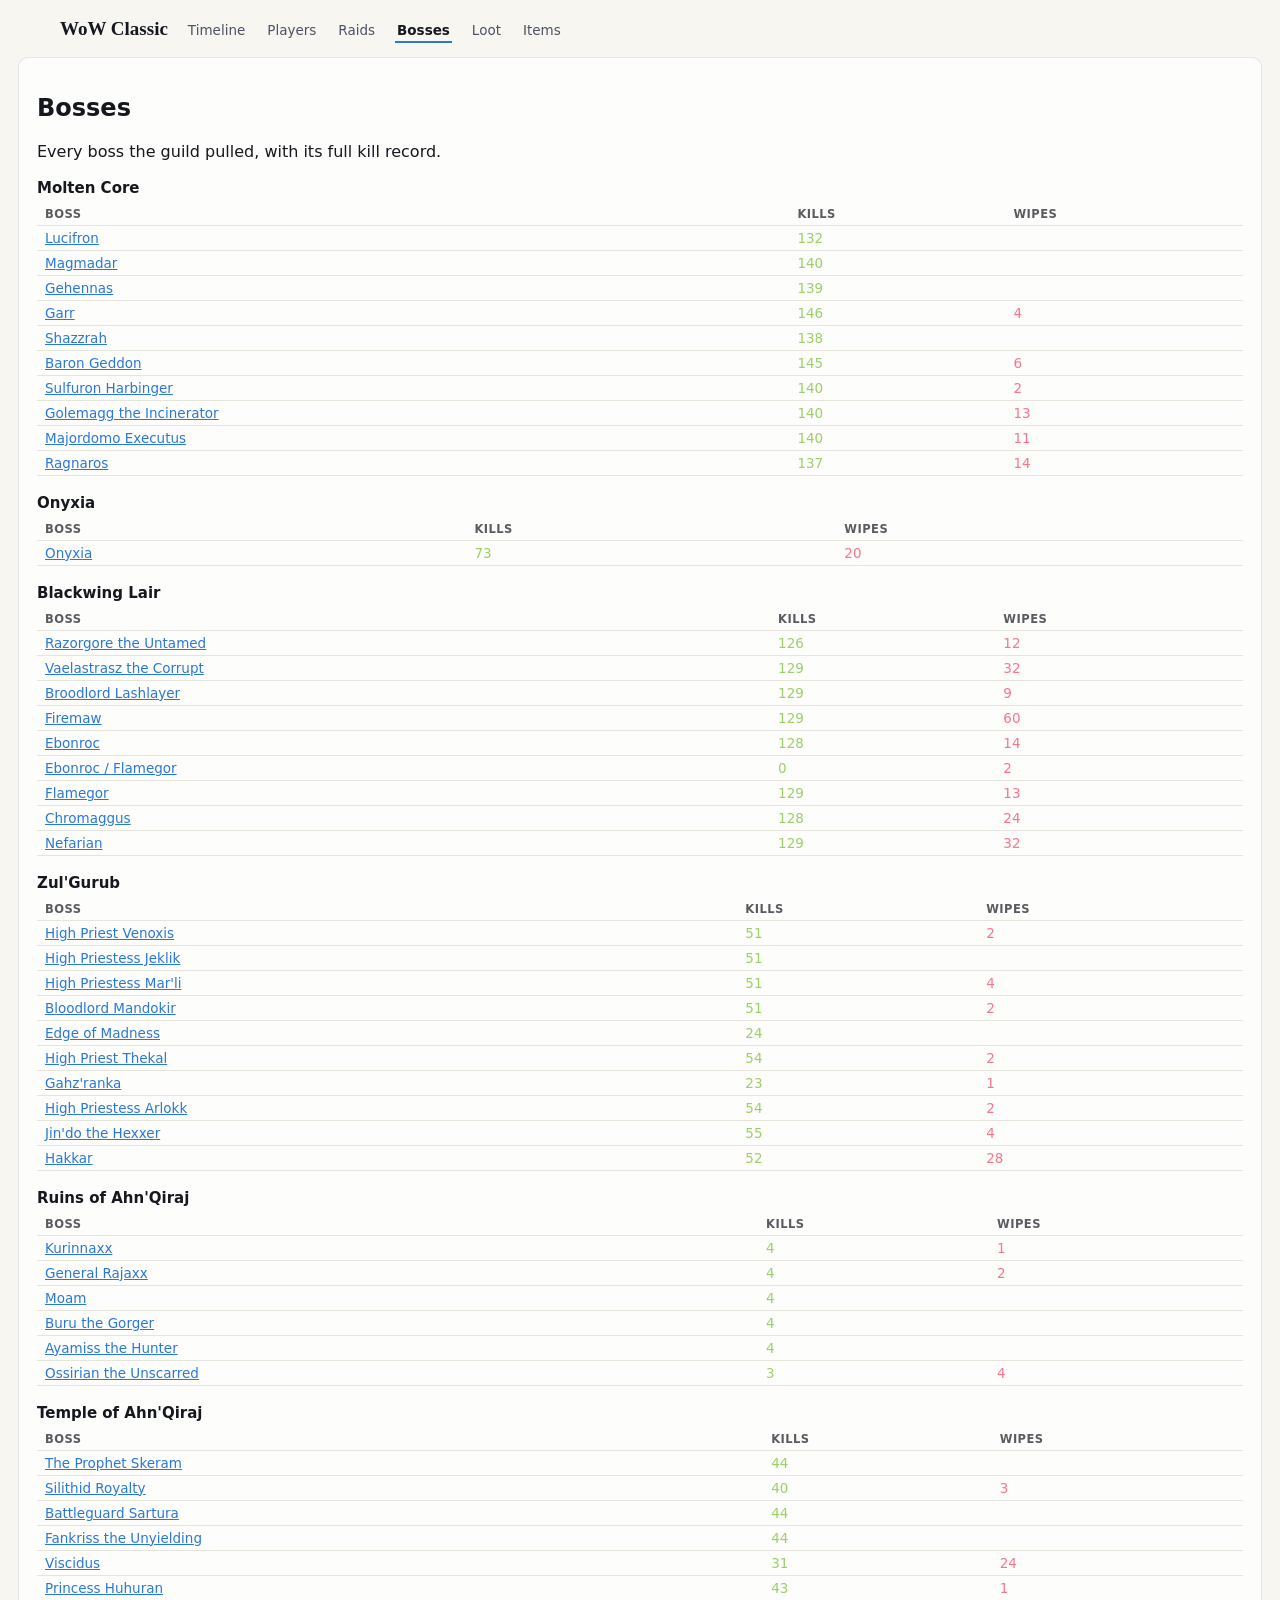
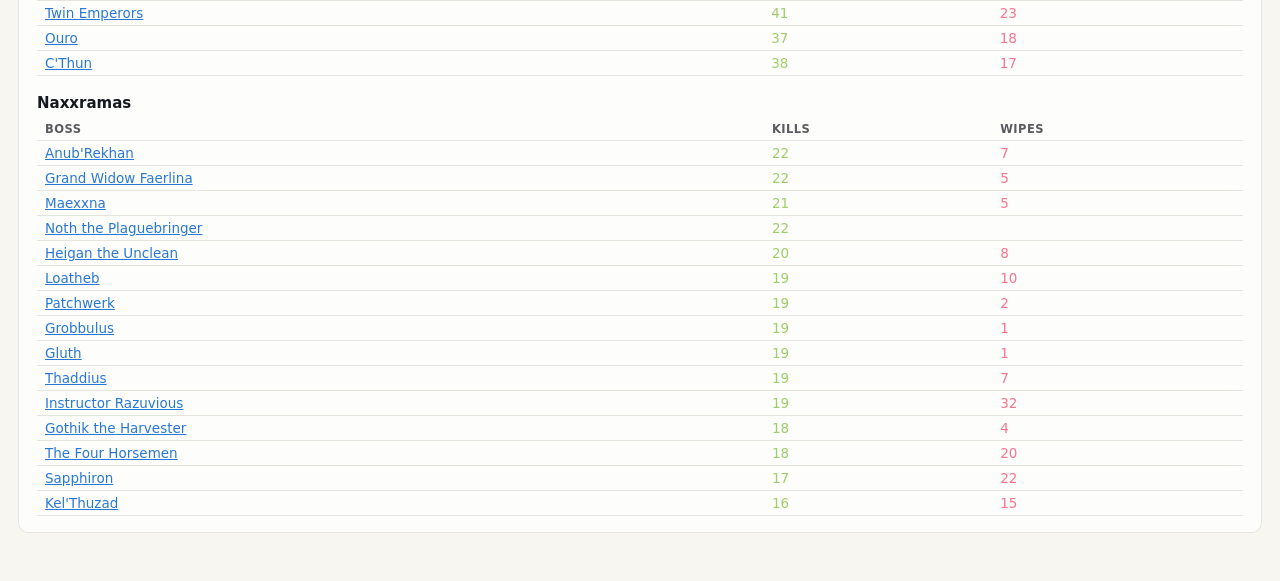
==== boss.html @ 743a0a18 "Add raid list with filters and boss record pages, fully interlinked (fixes #13)" ====
<!doctype html>
<html lang="en">
<head>
<meta charset="utf-8">
<meta name="viewport" content="width=device-width, initial-scale=1">
<title>Sleep — bosses</title>
<link rel="stylesheet" href="assets/site.css">
<style>
  table.t { width: 100%; border-collapse: collapse; font-size: 13.5px; }
  table.t th, table.t td { text-align: left; padding: 4px 8px; border-bottom: 1px solid var(--grid, #2a2c3a); }
  table.t th { font-size: 11.5px; opacity: .7; text-transform: uppercase; letter-spacing: .04em; }
  .kill { color: #9ece6a; } .wipe { color: #f7768e; }
  .zonehead { margin: 18px 0 6px; font-size: 15px; }
  .statchips { display: flex; flex-wrap: wrap; gap: 8px; margin: 8px 0 14px; }
  .statchips span { background: rgba(122,162,247,.14); border-radius: 8px; padding: 6px 12px; font-size: 13px; }
  .statchips strong { display: block; font-size: 15px; }
</style>
</head>
<body>
<main>
  <div class="card" id="card"><div class="loading">loading…</div></div>
</main>
<script src="assets/shared.js"></script>
<script>
"use strict";
renderNav("boss.html");
const card = document.getElementById("card");
let RAIDS = null;
let zoneName = new Map();

const fmtDur = (ms) => {
  const s = Math.round(ms / 1000);
  return `${Math.floor(s / 60)}:${String(s % 60).padStart(2, "0")}`;
};

function bossHistory(zoneId, key) {
  const nights = [];
  for (const s of RAIDS.sessions) {
    if (s.zoneId !== zoneId) continue;
    const b = s.bosses.find((x) => x.key === key);
    if (b) nights.push({ s, b });
  }
  return nights;
}

function renderList() {
  const byZone = new Map();
  for (const s of RAIDS.sessions) {
    for (const b of s.bosses) {
      const zk = s.zoneId;
      if (!byZone.has(zk)) byZone.set(zk, new Map());
      const zone = byZone.get(zk);
      if (!zone.has(b.key)) zone.set(b.key, { name: b.name, order: b.order, kills: 0, wipes: 0 });
      const e = zone.get(b.key);
      if (b.status === "killed") e.kills += 1;
      e.wipes += b.wipes ?? 0;
    }
  }
  let html = `<h2>Bosses</h2><p class="sub">Every boss the guild pulled, with its full kill record.</p>`;
  for (const [zoneId, bosses] of [...byZone].sort((a, b) => a[0] - b[0])) {
    const rows = [...bosses.entries()]
      .sort((a, b) => a[1].order - b[1].order)
      .map(([key, e]) =>
        `<tr><td><a href="#${zoneId}/${key}">${esc(e.name)}</a></td>` +
        `<td class="kill">${e.kills}</td><td class="wipe">${e.wipes || ""}</td></tr>`)
      .join("");
    html += `<h3 class="zonehead">${esc(zoneName.get(zoneId) ?? zoneId)}</h3>` +
      `<table class="t"><thead><tr><th>boss</th><th>kills</th><th>wipes</th></tr></thead><tbody>${rows}</tbody></table>`;
  }
  card.innerHTML = html;
  document.title = "Sleep — bosses";
}

function render() {
  const hash = decodeURIComponent(location.hash.slice(1));
  if (!hash) { renderList(); return; }
  const [zoneIdRaw, key] = hash.split("/");
  const zoneId = Number(zoneIdRaw);
  const nights = bossHistory(zoneId, key);
  if (!nights.length) {
    card.innerHTML = `<div class="empty">Unknown boss. See the <a href="boss.html">boss list</a>.</div>`;
    return;
  }
  const name = nights[0].b.name;
  const kills = nights.filter((n) => n.b.status === "killed").length;
  const wipes = nights.reduce((n, x) => n + (x.b.wipes ?? 0), 0);
  const first = RAIDS.firstKills.find((f) => f.zoneId === zoneId && f.bossKey === key);
  const fastest = RAIDS.fastestKills?.find((f) => f.bossKey === key);
  const rows = nights.map(({ s, b }) =>
    `<tr><td class="mono"><a href="raid.html#${s.id}">${s.date}</a></td>` +
    `<td><span class="lchip"><span class="dot" style="background:${LANE[s.identity]?.color ?? "#888"}"></span>${LANE[s.identity]?.label ?? s.identity}</span></td>` +
    `<td class="${b.status === "killed" ? "kill" : "wipe"}">${b.status === "killed" ? "killed" : "not killed"}</td>` +
    `<td>${b.pulls ?? ""}</td><td>${b.wipes ?? 0}</td></tr>`).join("");
  card.innerHTML =
    `<p style="font-size:13px"><a href="boss.html">&larr; all bosses</a></p>` +
    `<h2>${esc(name)} <span class="mutetext" style="font-weight:normal">· ${esc(zoneName.get(zoneId) ?? "")}</span></h2>` +
    `<div class="statchips">` +
    `<span><strong>${kills}</strong>kills</span>` +
    `<span><strong>${wipes}</strong>wipes</span>` +
    (first ? `<span><strong><a href="raid.html#${first.sessionId}">${first.date}</a></strong>first kill (${fmtDur(first.durationMs)})</span>` : "") +
    (fastest ? `<span><strong>${fmtDur(fastest.durationMs)}</strong>fastest kill (<a href="raid.html#${fastest.sessionId}">${fastest.date}</a>)</span>` : "") +
    `</div>` +
    `<div class="striplabel">Every night this boss was pulled</div>` +
    `<table class="t"><thead><tr><th>date</th><th>guild</th><th>result</th><th>pulls</th><th>wipes</th></tr></thead><tbody>${rows}</tbody></table>`;
  document.title = `Sleep — ${name}`;
}

addEventListener("hashchange", render);
loadRaids().then((raids) => {
  RAIDS = raids;
  for (const z of raids.zones) zoneName.set(z.zoneId, z.zoneName);
  render();
});
</script>
</body>
</html>
---- assets/site.css ----
:root {
  color-scheme: light;
  --page: #f7f6f1;
  --surface: #fdfdfb;
  --ink: #16181f;
  --ink-2: #4d5163;
  --muted: #83879a;
  --grid: #e6e5dd;
  --baseline: #c9c8bd;
  --ring: rgba(22, 24, 31, 0.10);
  --sleep: #2a78d6;
  --ninjas: #e87ba4;
  --dusk: #4a3aa7;
  --joint: #1baf7a;
  --ascension: #eda100;
  --pug: #9a9eb0;
  --wash: rgba(42, 120, 214, 0.06);
  --sky-a: rgba(42, 120, 214, 0.07);
  --sky-b: rgba(74, 58, 167, 0.07);
  --sky-c: rgba(237, 161, 0, 0.08);
  --tooltip-bg: #ffffff;
}
@media (prefers-color-scheme: dark) {
  :root {
    color-scheme: dark;
    --page: #0e1220;
    --surface: #171d31;
    --ink: #f2f3f7;
    --ink-2: #b8bdd1;
    --muted: #7d84a0;
    --grid: #262d47;
    --baseline: #333b5c;
    --ring: rgba(255, 255, 255, 0.08);
    --sleep: #3987e5;
    --ninjas: #d55181;
    --dusk: #9085e9;
    --joint: #199e70;
    --ascension: #c98500;
    --pug: #6f7590;
    --wash: rgba(57, 135, 229, 0.09);
    --sky-a: rgba(57, 135, 229, 0.10);
    --sky-b: rgba(144, 133, 233, 0.09);
    --sky-c: rgba(201, 133, 0, 0.10);
    --tooltip-bg: #1f2640;
  }
}

* { box-sizing: border-box; }
body {
  background: var(--page);
  color: var(--ink);
  font-family: system-ui, -apple-system, "Segoe UI", sans-serif;
  margin: 0;
  padding: 0 18px 48px;
}
.wrap { max-width: 1160px; margin: 0 auto; }

nav.site {
  display: flex;
  align-items: baseline;
  gap: 18px;
  padding: 18px 0 14px;
  flex-wrap: wrap;
}
nav.site .brand {
  font-family: "Iowan Old Style", "Palatino Linotype", Palatino, Georgia, serif;
  font-weight: 600;
  font-size: 19px;
  color: var(--ink);
  text-decoration: none;
}
nav.site a.item {
  color: var(--ink-2);
  text-decoration: none;
  font-size: 13.5px;
  padding: 3px 2px;
  border-bottom: 2px solid transparent;
}
nav.site a.item:hover { color: var(--ink); }
nav.site a.item[aria-current="page"] {
  color: var(--ink);
  font-weight: 600;
  border-bottom-color: var(--sleep);
}

.eyebrow {
  font-size: 11px;
  letter-spacing: 0.14em;
  text-transform: uppercase;
  color: var(--muted);
  margin: 8px 0 10px;
}
h1 {
  font-family: "Iowan Old Style", "Palatino Linotype", Palatino, Georgia, serif;
  font-weight: 600;
  font-size: clamp(24px, 3.6vw, 36px);
  line-height: 1.1;
  margin: 0 0 8px;
  text-wrap: balance;
}
.lede {
  color: var(--ink-2);
  max-width: 64ch;
  font-size: 14.5px;
  line-height: 1.55;
  margin: 0 0 20px;
}
a { color: var(--sleep); }

.card {
  background: var(--surface);
  border: 1px solid var(--ring);
  border-radius: 10px;
  padding: 16px 18px;
}
.board {
  background: var(--surface);
  border: 1px solid var(--ring);
  border-radius: 10px;
  padding: 10px 6px 4px;
  overflow-x: auto;
}
input.text {
  font: inherit;
  font-size: 13px;
  color: var(--ink);
  background: var(--surface);
  border: 1px solid var(--ring);
  border-radius: 8px;
  padding: 8px 12px;
}
input.text:focus-visible { outline: 2px solid var(--sleep); outline-offset: 1px; }
button.chip {
  font: inherit;
  font-size: 12.5px;
  color: var(--ink-2);
  background: var(--surface);
  border: 1px solid var(--ring);
  border-radius: 999px;
  padding: 5px 12px;
  cursor: pointer;
}
button.chip:hover { border-color: var(--muted); }
button.chip:focus-visible { outline: 2px solid var(--sleep); outline-offset: 1px; }
button.chip[aria-pressed="true"] {
  color: var(--ink);
  border-color: var(--ink-2);
  font-weight: 600;
}
.chipgroup { display: flex; flex-wrap: wrap; gap: 6px; align-items: center; }
.grouplabel {
  font-size: 11px;
  letter-spacing: 0.1em;
  text-transform: uppercase;
  color: var(--muted);
  margin-right: 2px;
}
.dot { width: 9px; height: 9px; border-radius: 3px; display: inline-block; flex: none; }

table.data { border-collapse: collapse; width: 100%; font-size: 13px; }
table.data th {
  text-align: left;
  font-size: 10.5px;
  letter-spacing: 0.08em;
  text-transform: uppercase;
  color: var(--muted);
  font-weight: 600;
  padding: 6px 8px;
  border-bottom: 1px solid var(--grid);
  position: sticky;
  top: 0;
  background: var(--surface);
}
table.data td {
  padding: 5px 8px;
  border-bottom: 1px solid var(--grid);
  vertical-align: baseline;
}
td.num, .mono {
  font-family: ui-monospace, "SF Mono", Menlo, monospace;
  font-variant-numeric: tabular-nums;
  font-size: 12px;
}
.mutetext { color: var(--muted); }

#tip {
  position: fixed;
  pointer-events: none;
  background: var(--tooltip-bg);
  color: var(--ink);
  border: 1px solid var(--ring);
  border-radius: 8px;
  box-shadow: 0 6px 22px rgba(0, 0, 0, 0.25);
  padding: 9px 12px;
  font-size: 12.5px;
  line-height: 1.45;
  max-width: 300px;
  display: none;
  z-index: 10;
}
#tip .t-date { font-family: ui-monospace, Menlo, monospace; color: var(--muted); font-size: 11px; }
#tip .t-title { font-weight: 600; }

footer.site {
  color: var(--muted);
  font-size: 11.5px;
  margin-top: 22px;
  line-height: 1.5;
}
.loading { color: var(--muted); padding: 40px 10px; text-align: center; }
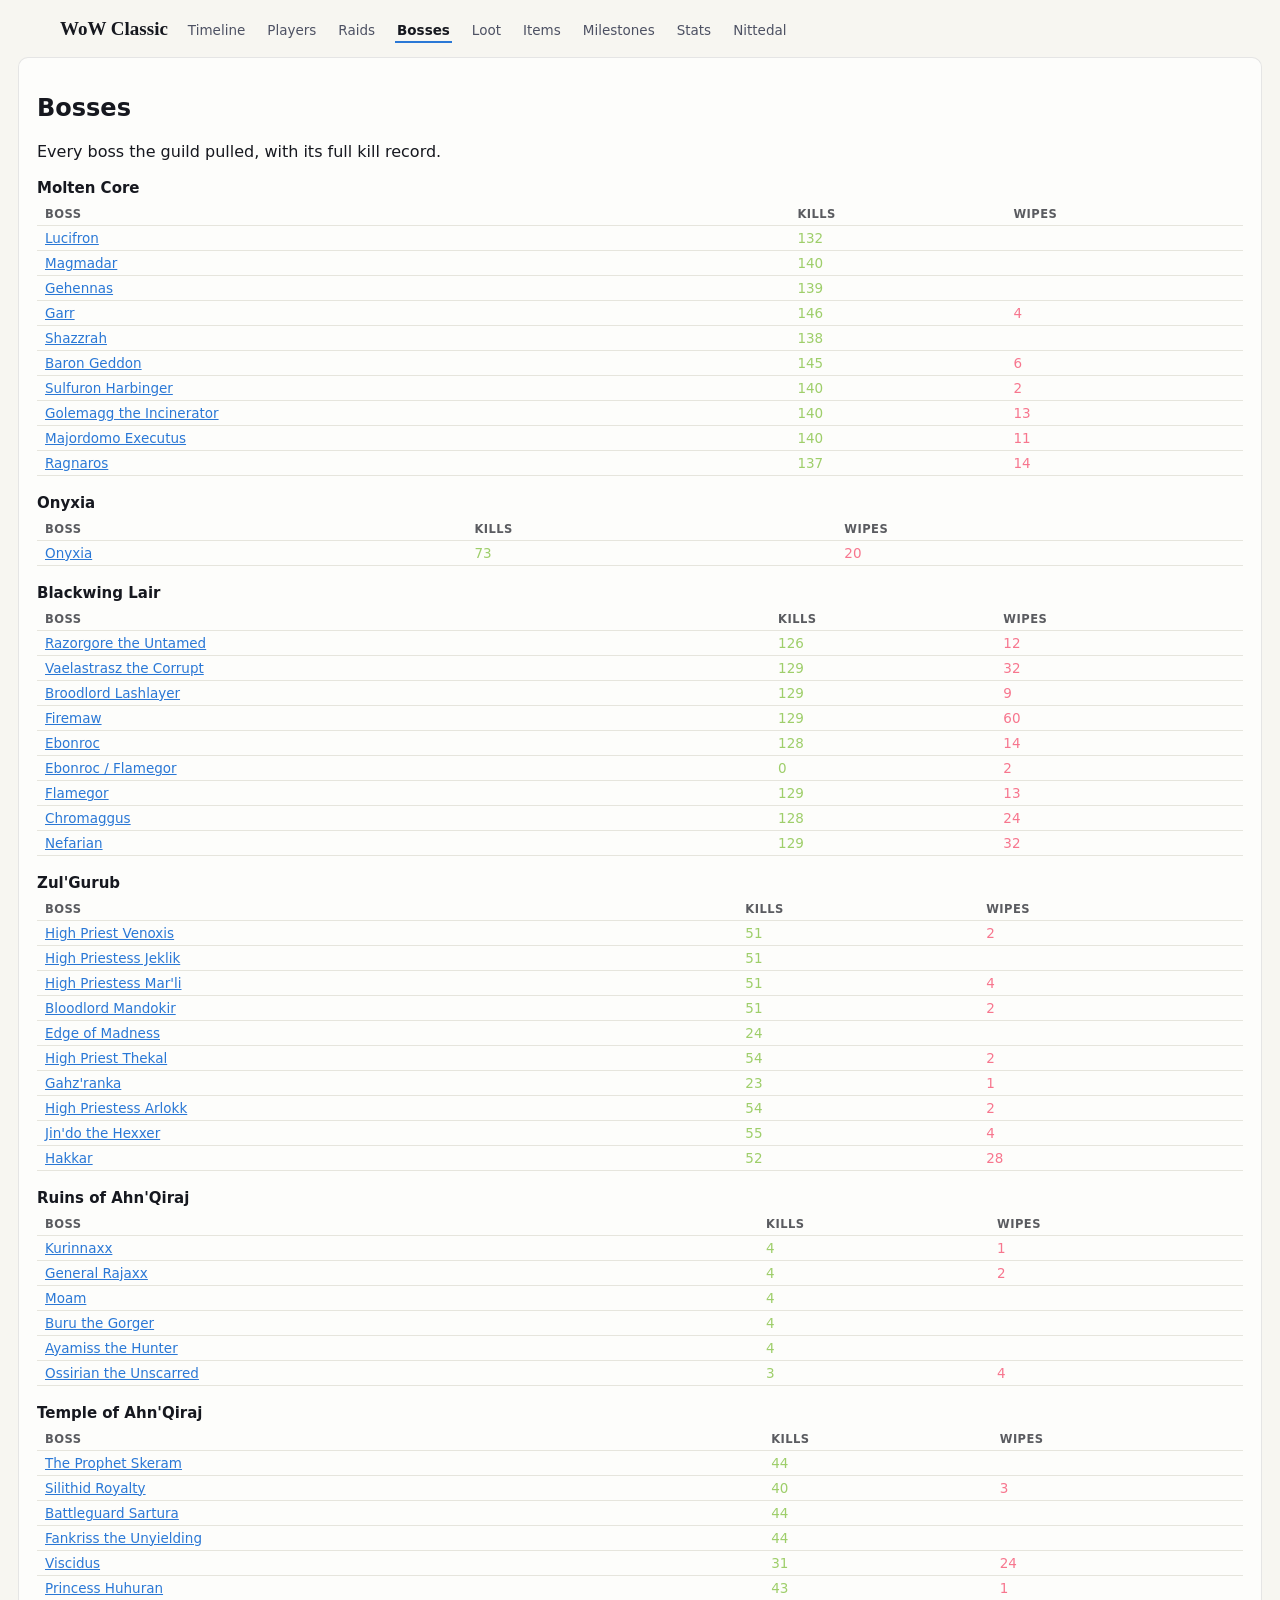
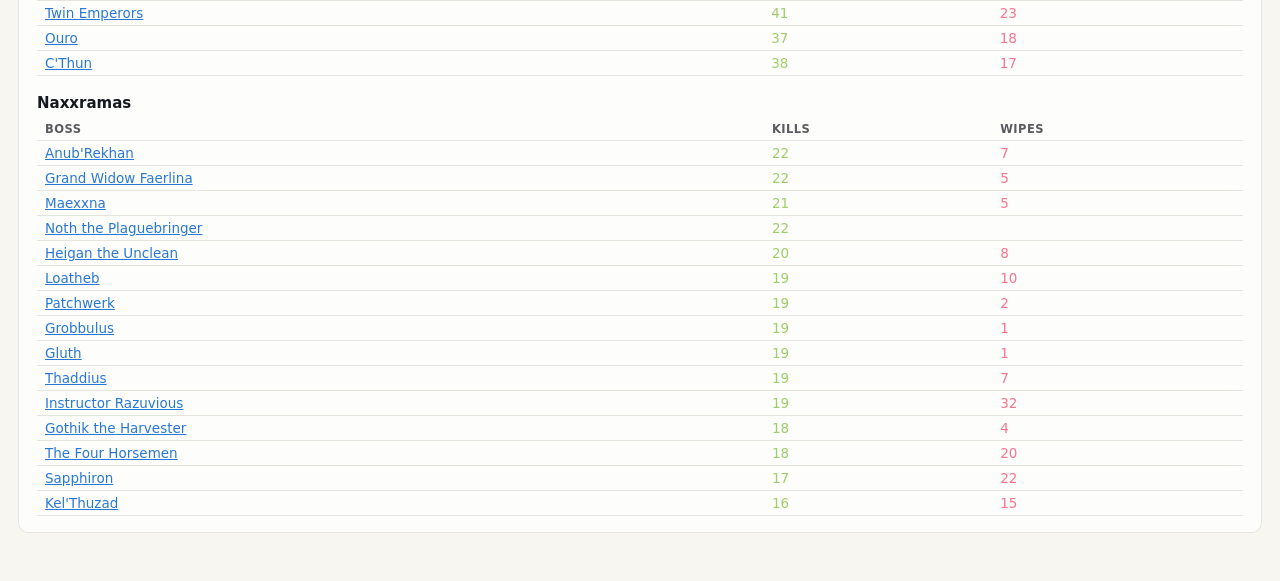
==== commit ceb69894: "Human-readable kill durations; fix Kel'Thuzad portrait icon" ====
--- a/boss.html
+++ b/boss.html
@@ -29,8 +29,13 @@
 let zoneName = new Map();
 
 const fmtDur = (ms) => {
-  const s = Math.round(ms / 1000);
-  return `${Math.floor(s / 60)}:${String(s % 60).padStart(2, "0")}`;
+  const total = Math.round(ms / 1000);
+  const h = Math.floor(total / 3600), m = Math.floor((total % 3600) / 60), s = total % 60;
+  const parts = [];
+  if (h) parts.push(h + (h === 1 ? " hour" : " hours"));
+  if (m) parts.push(m + (m === 1 ? " minute" : " minutes"));
+  if (!h && s) parts.push(s + (s === 1 ? " second" : " seconds"));
+  return parts.join(" ") || "0 seconds";
 };
 
 function bossHistory(zoneId, key) {
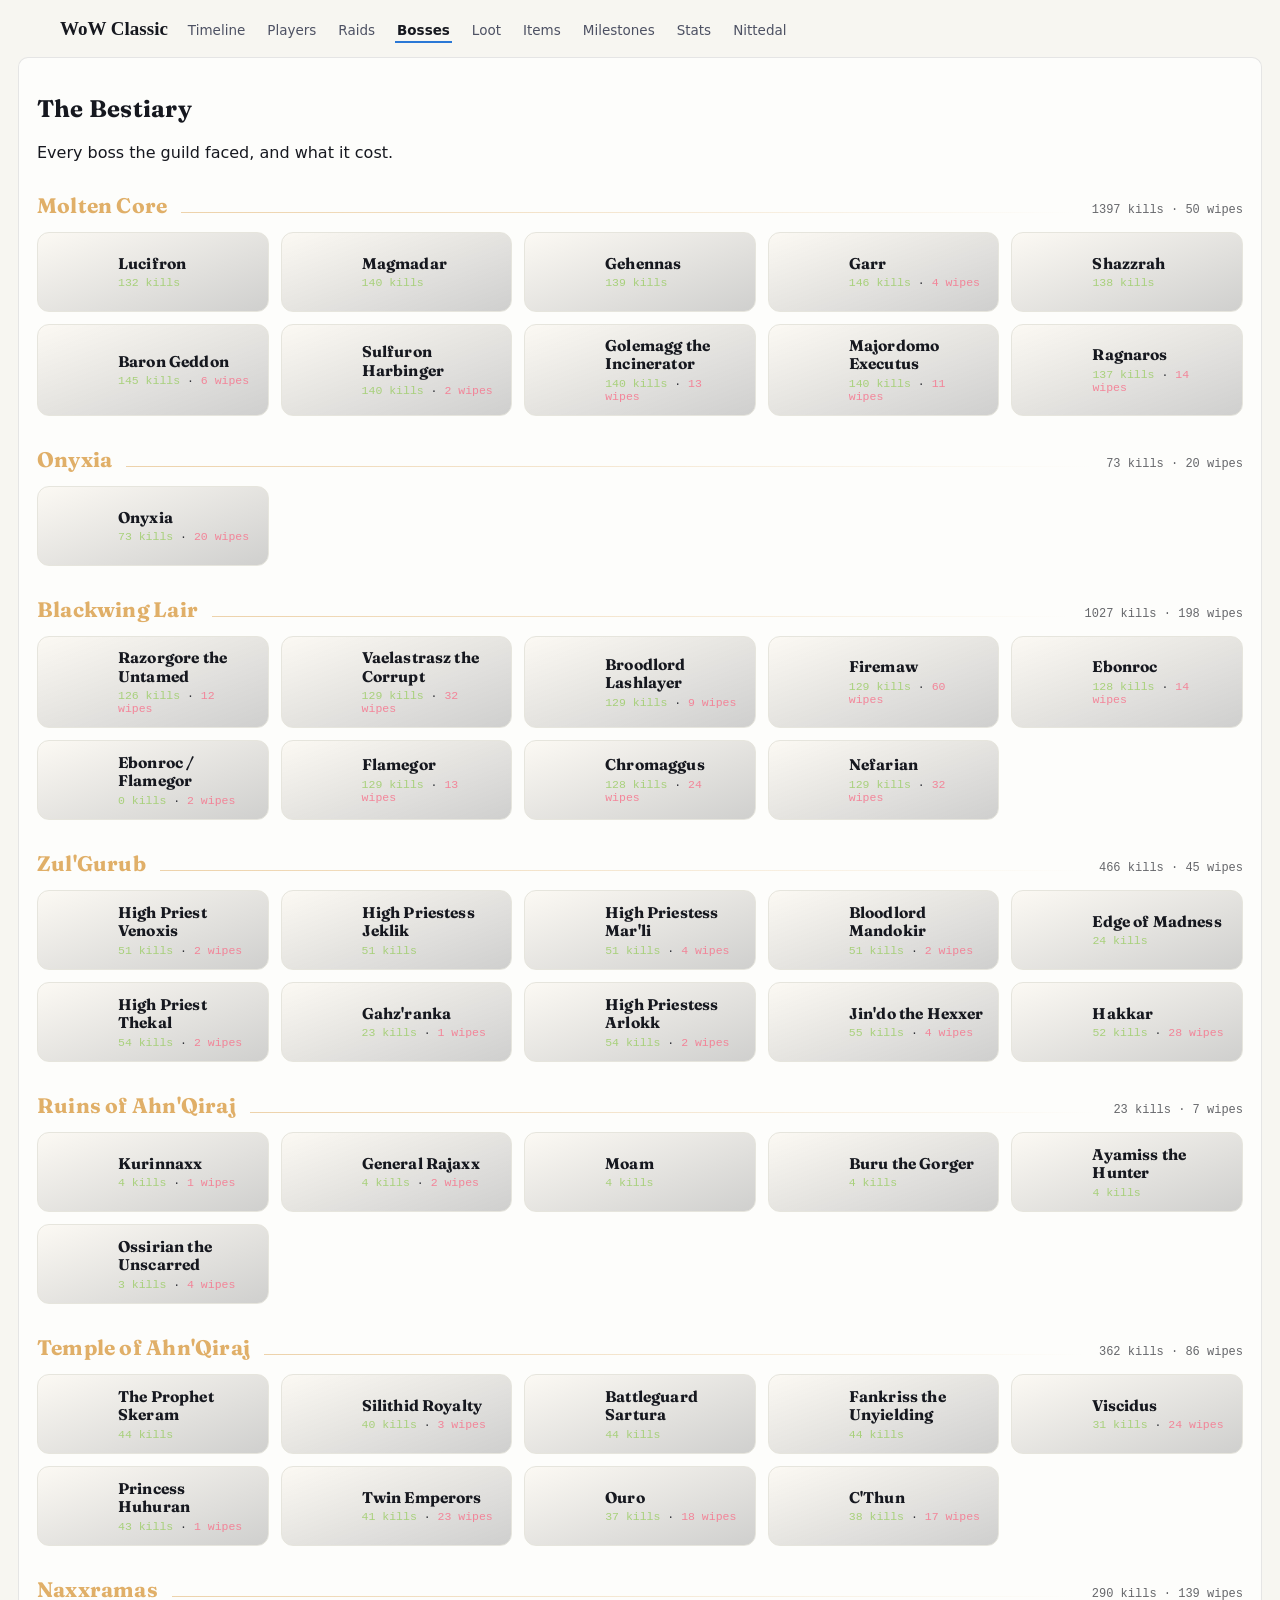
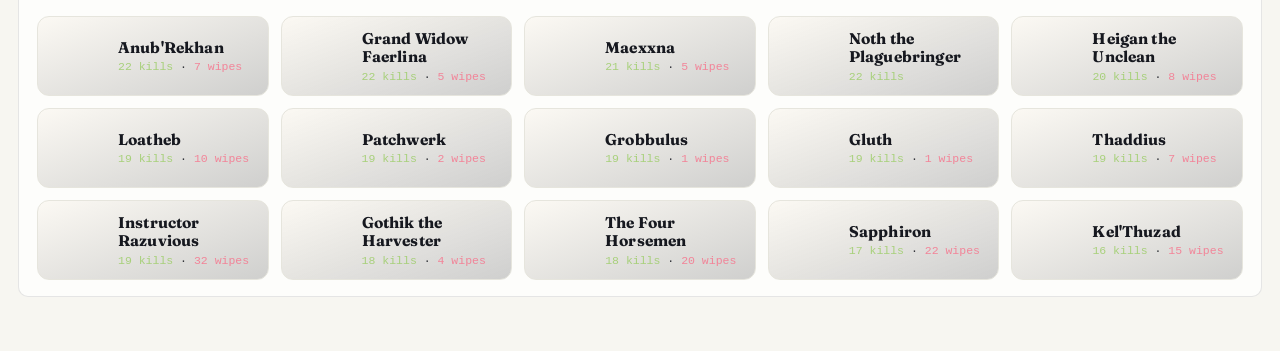
==== commit b2bcc11b: "Bestiary redesign of the boss pages with full boss art coverage" ====
--- a/boss.html
+++ b/boss.html
@@ -3,22 +3,59 @@
 <head>
 <meta charset="utf-8">
 <meta name="viewport" content="width=device-width, initial-scale=1">
-<title>Sleep — bosses</title>
+<title>Sleep — bestiary</title>
 <link rel="stylesheet" href="assets/site.css">
+<link rel="preconnect" href="https://fonts.googleapis.com">
+<link rel="preconnect" href="https://fonts.gstatic.com" crossorigin>
+<link href="https://fonts.googleapis.com/css2?family=Fraunces:opsz,wght@9..144,500;9..144,700&display=swap" rel="stylesheet">
 <style>
+  .bestiary h2, .bestiary h3, .bosscard h4, .bosshead h2 {
+    font-family: "Fraunces", "Iowan Old Style", Palatino, Georgia, serif;
+    letter-spacing: .01em;
+  }
+  .zonehead { display: flex; align-items: baseline; gap: 14px; margin: 30px 0 14px; }
+  .zonehead h3 { margin: 0; font-size: 21px; font-weight: 700; color: #e0af68; }
+  .zonehead .rule { flex: 1; height: 1px; background: linear-gradient(90deg, rgba(224,175,104,.55), rgba(224,175,104,0)); }
+  .zonehead .tally { font-size: 12px; opacity: .65; font-family: ui-monospace, Menlo, monospace; white-space: nowrap; }
+  .bossgrid { display: grid; grid-template-columns: repeat(auto-fill, minmax(210px, 1fr)); gap: 12px; }
+  .bosscard {
+    display: flex; align-items: center; gap: 12px; padding: 12px 14px;
+    background: linear-gradient(160deg, rgba(224,175,104,.05), rgba(0,0,0,.18));
+    border: 1px solid var(--grid, #2a2c3a); border-radius: 12px;
+    text-decoration: none; color: inherit;
+    transition: transform .18s ease, border-color .18s ease, box-shadow .18s ease;
+    animation: rise .45s ease backwards;
+  }
+  .bosscard:hover {
+    transform: translateY(-3px);
+    border-color: rgba(224,175,104,.6);
+    box-shadow: 0 8px 26px rgba(0,0,0,.45), 0 0 0 1px rgba(224,175,104,.25);
+  }
+  @keyframes rise { from { opacity: 0; transform: translateY(8px); } }
+  .medallion {
+    width: 54px; height: 54px; border-radius: 50%; flex: none;
+    border: 2px solid rgba(224,175,104,.55); box-shadow: 0 0 0 3px rgba(0,0,0,.35);
+    object-fit: cover; background: #14141c;
+  }
+  .medallion.lg { width: 86px; height: 86px; border-width: 3px; }
+  .bosscard h4 { margin: 0 0 3px; font-size: 15.5px; font-weight: 700; line-height: 1.2; }
+  .bosscard .tally { font-size: 11.5px; font-family: ui-monospace, Menlo, monospace; opacity: .85; }
+  .kill { color: #9ece6a; } .wipe { color: #f7768e; }
+  .bosshead { display: flex; align-items: center; gap: 18px; margin: 6px 0 4px; }
+  .bosshead h2 { margin: 0; font-size: 30px; font-weight: 700; }
+  .bosshead .zone { display: block; font-size: 13px; opacity: .6; margin-top: 2px; font-family: inherit; }
+  .statchips { display: flex; flex-wrap: wrap; gap: 8px; margin: 14px 0; }
+  .statchips span { background: rgba(224,175,104,.09); border: 1px solid rgba(224,175,104,.28); border-radius: 8px; padding: 7px 13px; font-size: 13px; }
+  .statchips strong { display: block; font-size: 16px; font-family: "Fraunces", Georgia, serif; }
   table.t { width: 100%; border-collapse: collapse; font-size: 13.5px; }
-  table.t th, table.t td { text-align: left; padding: 4px 8px; border-bottom: 1px solid var(--grid, #2a2c3a); }
-  table.t th { font-size: 11.5px; opacity: .7; text-transform: uppercase; letter-spacing: .04em; }
-  .kill { color: #9ece6a; } .wipe { color: #f7768e; }
-  .zonehead { margin: 18px 0 6px; font-size: 15px; }
-  .statchips { display: flex; flex-wrap: wrap; gap: 8px; margin: 8px 0 14px; }
-  .statchips span { background: rgba(122,162,247,.14); border-radius: 8px; padding: 6px 12px; font-size: 13px; }
-  .statchips strong { display: block; font-size: 15px; }
+  table.t th, table.t td { text-align: left; padding: 5px 8px; border-bottom: 1px solid var(--grid, #2a2c3a); }
+  table.t th { font-size: 11.5px; opacity: .7; text-transform: uppercase; letter-spacing: .06em; }
+  .backlink { font-size: 13px; opacity: .85; }
 </style>
 </head>
 <body>
 <main>
-  <div class="card" id="card"><div class="loading">loading…</div></div>
+  <div class="card bestiary" id="card"><div class="loading">loading…</div></div>
 </main>
 <script src="assets/shared.js"></script>
 <script>
@@ -38,6 +75,51 @@
   return parts.join(" ") || "0 seconds";
 };
 
+// Second-tier boss art for bosses without achievement portraits, plus a
+// raid-crest fallback so every boss has an image.
+const BOSS_ART = {
+  "lucifron": "spell_shadow_curseofachimonde",
+  "magmadar": "spell_fire_lavaspawn",
+  "gehennas": "spell_shadow_rainoffire",
+  "garr": "spell_nature_earthquake",
+  "shazzrah": "spell_nature_wispsplode",
+  "baron-geddon": "spell_fire_selfdestruct",
+  "sulfuron": "inv_hammer_unique_sulfuras",
+  "golemagg": "spell_fire_moltenblood",
+  "majordomo": "spell_fire_fireball02",
+  "razorgore": "inv_misc_head_dragon_01",
+  "vaelastrasz": "inv_misc_head_dragon_red",
+  "broodlord": "inv_misc_head_dragon_black",
+  "firemaw": "spell_fire_flameshock",
+  "venoxis": "ability_creature_poison_05",
+  "marli": "spell_nature_web",
+  "thekal": "ability_druid_catform",
+  "kurinnaxx": "achievement_boss_kurinaxx",
+  "skeram": "spell_shadow_psychicscream",
+  "sartura": "ability_warrior_whirlwind",
+  "viscidus": "spell_nature_acid_01",
+  "twin-emperors": "spell_shadow_mindtwisting",
+};
+const ZONE_CREST = {
+  1000: "spell_fire_volcano",
+  1001: "inv_misc_head_dragon_01",
+  1002: "inv_misc_head_dragon_black",
+  1003: "inv_misc_idol_02",
+  1004: "spell_nature_insectswarm",
+  1005: "spell_shadow_carrionswarm",
+  1006: "spell_shadow_raisedead",
+};
+function bossArt(zoneId, key, size, lg) {
+  const primary = BOSS_ICONS[key] ?? BOSS_ICONS[key.replace(/-/g, "")] ?? BOSS_ART[key];
+  const crest = ZONE_CREST[zoneId] ?? "inv_misc_questionmark";
+  const src = `https://wow.zamimg.com/images/wow/icons/large/${primary ?? crest}.jpg`;
+  const fb = `https://wow.zamimg.com/images/wow/icons/large/${crest}.jpg`;
+  return `<img class="medallion${lg ? " lg" : ""}" width="${size}" height="${size}" loading="lazy" alt="" ` +
+    `data-fb="${primary ? fb : ""}" ` +
+    `onerror="if(this.dataset.fb){this.src=this.dataset.fb;this.dataset.fb='';}else{this.style.visibility='hidden';}" ` +
+    `src="${src}">`;
+}
+
 function bossHistory(zoneId, key) {
   const nights = [];
   for (const s of RAIDS.sessions) {
@@ -52,28 +134,36 @@
   const byZone = new Map();
   for (const s of RAIDS.sessions) {
     for (const b of s.bosses) {
-      const zk = s.zoneId;
-      if (!byZone.has(zk)) byZone.set(zk, new Map());
-      const zone = byZone.get(zk);
+      if (!byZone.has(s.zoneId)) byZone.set(s.zoneId, new Map());
+      const zone = byZone.get(s.zoneId);
       if (!zone.has(b.key)) zone.set(b.key, { name: b.name, order: b.order, kills: 0, wipes: 0 });
       const e = zone.get(b.key);
       if (b.status === "killed") e.kills += 1;
       e.wipes += b.wipes ?? 0;
     }
   }
-  let html = `<h2>Bosses</h2><p class="sub">Every boss the guild pulled, with its full kill record.</p>`;
+  let html = `<h2>The Bestiary</h2><p class="sub">Every boss the guild faced, and what it cost.</p>`;
+  let idx = 0;
   for (const [zoneId, bosses] of [...byZone].sort((a, b) => a[0] - b[0])) {
-    const rows = [...bosses.entries()]
-      .sort((a, b) => a[1].order - b[1].order)
-      .map(([key, e]) =>
-        `<tr><td><a href="#${zoneId}/${key}">${esc(e.name)}</a></td>` +
-        `<td class="kill">${e.kills}</td><td class="wipe">${e.wipes || ""}</td></tr>`)
-      .join("");
-    html += `<h3 class="zonehead">${esc(zoneName.get(zoneId) ?? zoneId)}</h3>` +
-      `<table class="t"><thead><tr><th>boss</th><th>kills</th><th>wipes</th></tr></thead><tbody>${rows}</tbody></table>`;
+    const entries = [...bosses.entries()].sort((a, b) => a[1].order - b[1].order);
+    const zk = entries.reduce((n, [, e]) => n + e.kills, 0);
+    const zw = entries.reduce((n, [, e]) => n + e.wipes, 0);
+    html += `<div class="zonehead"><h3>${esc(zoneName.get(zoneId) ?? zoneId)}</h3><div class="rule"></div>` +
+      `<span class="tally">${zk} kills · ${zw} wipes</span></div>` +
+      `<div class="bossgrid">` +
+      entries.map(([key, e]) => {
+        idx += 1;
+        return `<a class="bosscard" style="animation-delay:${Math.min(idx * 22, 500)}ms" href="#${zoneId}/${key}">` +
+          bossArt(zoneId, key, 54) +
+          `<div><h4>${esc(e.name)}</h4>` +
+          `<div class="tally"><span class="kill">${e.kills} kills</span>` +
+          (e.wipes ? ` · <span class="wipe">${e.wipes} wipes</span>` : "") +
+          `</div></div></a>`;
+      }).join("") +
+      `</div>`;
   }
   card.innerHTML = html;
-  document.title = "Sleep — bosses";
+  document.title = "Sleep — bestiary";
 }
 
 function render() {
@@ -83,28 +173,47 @@
   const zoneId = Number(zoneIdRaw);
   const nights = bossHistory(zoneId, key);
   if (!nights.length) {
-    card.innerHTML = `<div class="empty">Unknown boss. See the <a href="boss.html">boss list</a>.</div>`;
+    card.innerHTML = `<div class="empty">Unknown boss. See the <a href="boss.html">bestiary</a>.</div>`;
     return;
   }
   const name = nights[0].b.name;
   const kills = nights.filter((n) => n.b.status === "killed").length;
   const wipes = nights.reduce((n, x) => n + (x.b.wipes ?? 0), 0);
+  const perGuild = new Map();
+  for (const { s: sess, b } of nights) {
+    if (!perGuild.has(sess.identity)) perGuild.set(sess.identity, { kills: 0, wipes: 0 });
+    const e = perGuild.get(sess.identity);
+    if (b.status === "killed") e.kills += 1;
+    e.wipes += b.wipes ?? 0;
+  }
+  const laneOrder = LANES.map((l) => l.key);
+  const guildRows = [...perGuild.entries()]
+    .sort((a, b) => laneOrder.indexOf(a[0]) - laneOrder.indexOf(b[0]))
+    .map(([id, e]) =>
+      `<tr><td><span style="color:${LANE[id]?.color ?? "inherit"}">${LANE[id]?.label ?? id}</span></td>` +
+      `<td class="kill">${e.kills}</td><td class="wipe">${e.wipes || ""}</td></tr>`).join("");
   const first = RAIDS.firstKills.find((f) => f.zoneId === zoneId && f.bossKey === key);
-  const fastest = RAIDS.fastestKills?.find((f) => f.bossKey === key);
+  const fasts = (RAIDS.fastestKillsByGuild ?? []).filter((f) => f.bossKey === key);
   const rows = nights.map(({ s, b }) =>
     `<tr><td class="mono"><a href="raid.html#${s.id}">${s.date}</a></td>` +
     `<td><span class="lchip"><span class="dot" style="background:${LANE[s.identity]?.color ?? "#888"}"></span>${LANE[s.identity]?.label ?? s.identity}</span></td>` +
     `<td class="${b.status === "killed" ? "kill" : "wipe"}">${b.status === "killed" ? "killed" : "not killed"}</td>` +
     `<td>${b.pulls ?? ""}</td><td>${b.wipes ?? 0}</td></tr>`).join("");
   card.innerHTML =
-    `<p style="font-size:13px"><a href="boss.html">&larr; all bosses</a></p>` +
-    `<h2>${esc(name)} <span class="mutetext" style="font-weight:normal">· ${esc(zoneName.get(zoneId) ?? "")}</span></h2>` +
+    `<p class="backlink"><a href="boss.html">&larr; the bestiary</a></p>` +
+    `<div class="bosshead">${bossArt(zoneId, key, 86, true)}` +
+    `<h2>${esc(name)}<span class="zone">${esc(zoneName.get(zoneId) ?? "")}</span></h2></div>` +
     `<div class="statchips">` +
     `<span><strong>${kills}</strong>kills</span>` +
     `<span><strong>${wipes}</strong>wipes</span>` +
     (first ? `<span><strong><a href="raid.html#${first.sessionId}">${first.date}</a></strong>first kill (${fmtDur(first.durationMs)})</span>` : "") +
-    (fastest ? `<span><strong>${fmtDur(fastest.durationMs)}</strong>fastest kill (<a href="raid.html#${fastest.sessionId}">${fastest.date}</a>)</span>` : "") +
+    fasts.map((f) =>
+      `<span><strong>${fmtDur(f.durationMs)}</strong><span style="color:${LANE[f.identity]?.color ?? "inherit"}">${LANE[f.identity]?.label ?? f.identity}</span> fastest (<a href="raid.html#${f.sessionId}">${f.date}</a>)</span>`).join("") +
     `</div>` +
+    (perGuild.size > 1
+      ? `<div class="striplabel">Per guild</div>` +
+        `<table class="t" style="max-width:420px;margin-bottom:16px"><thead><tr><th>guild</th><th>kills</th><th>wipes</th></tr></thead><tbody>${guildRows}</tbody></table>`
+      : "") +
     `<div class="striplabel">Every night this boss was pulled</div>` +
     `<table class="t"><thead><tr><th>date</th><th>guild</th><th>result</th><th>pulls</th><th>wipes</th></tr></thead><tbody>${rows}</tbody></table>`;
   document.title = `Sleep — ${name}`;
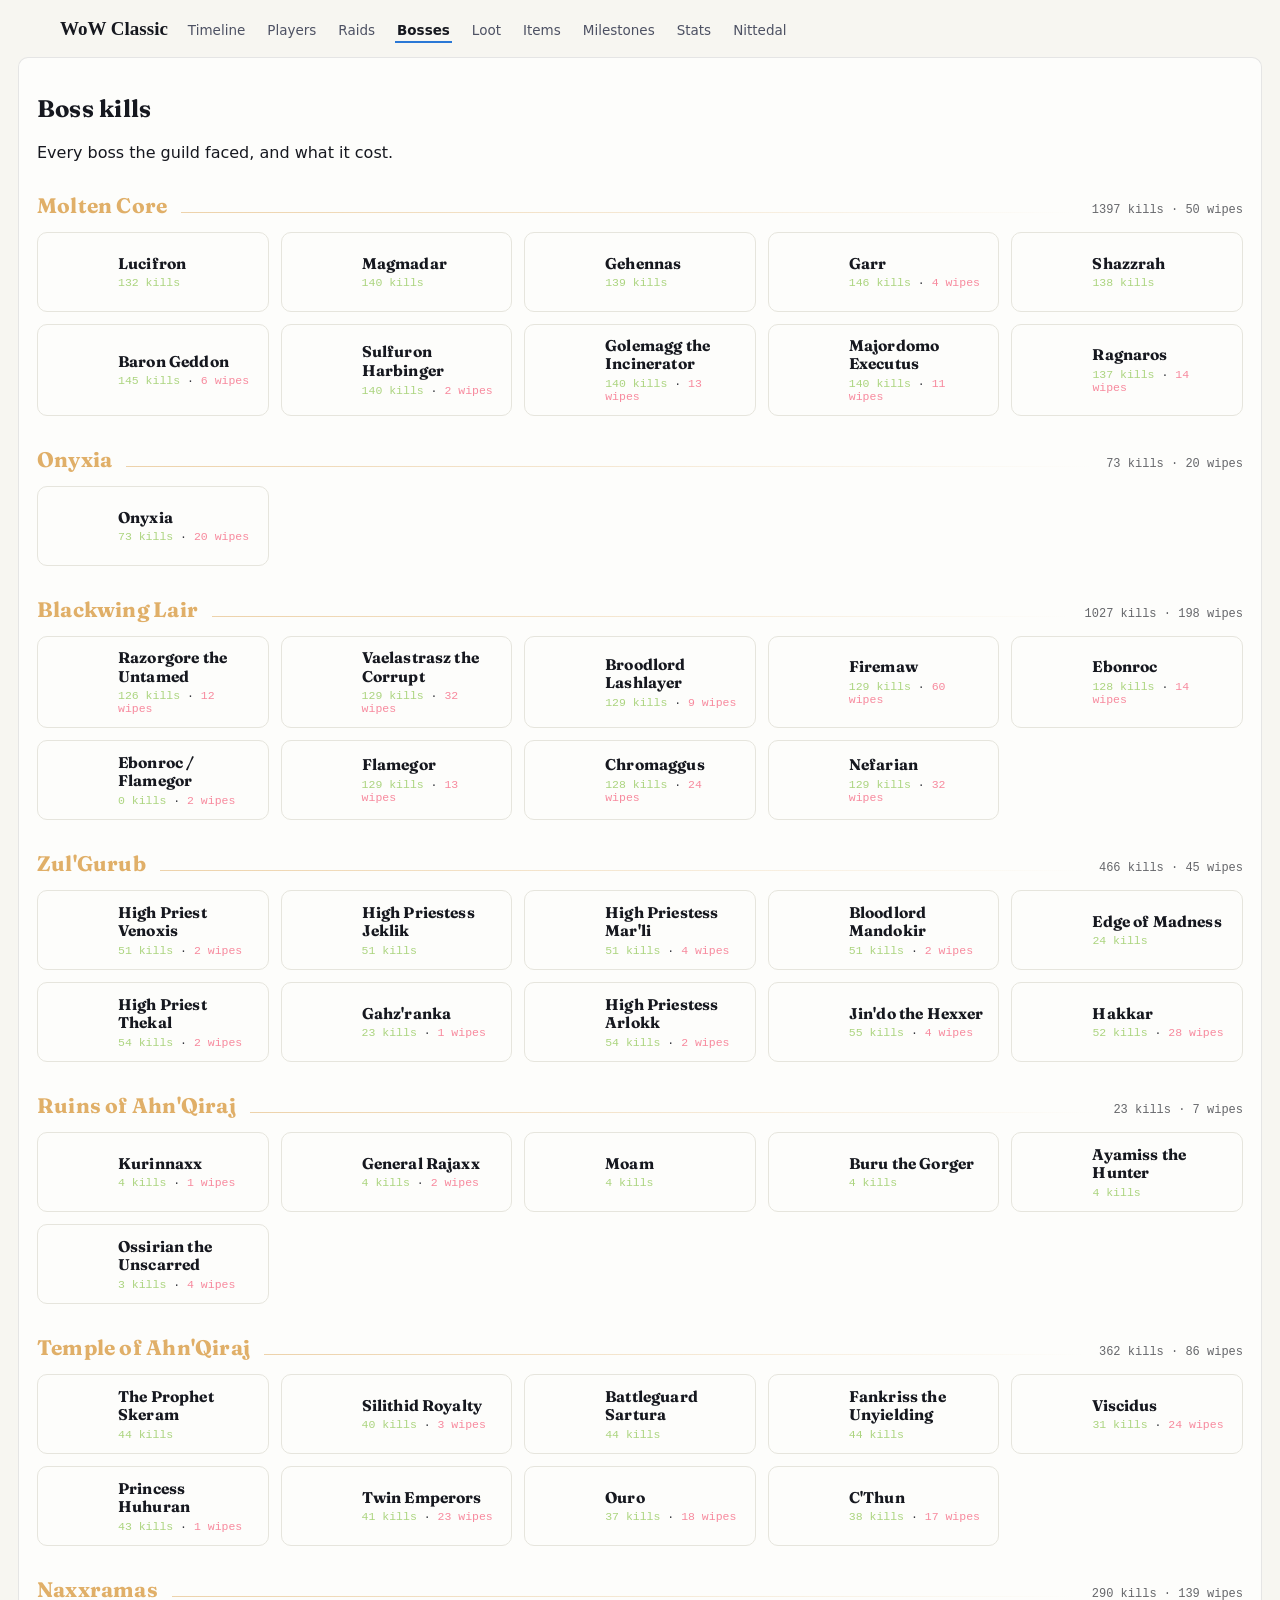
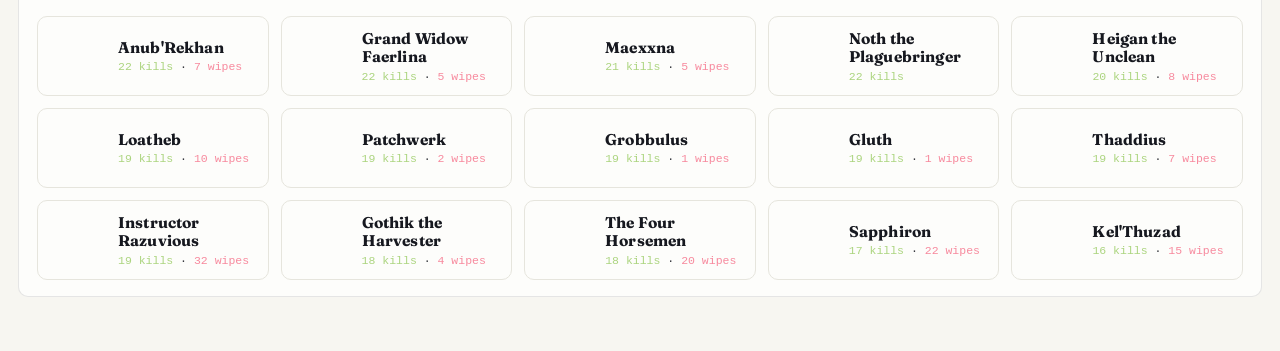
==== commit b9c69689: "Rename boss page to Boss kills; calmer boss cards" ====
--- a/boss.html
+++ b/boss.html
@@ -3,7 +3,7 @@
 <head>
 <meta charset="utf-8">
 <meta name="viewport" content="width=device-width, initial-scale=1">
-<title>Sleep — bestiary</title>
+<title>Sleep — boss kills</title>
 <link rel="stylesheet" href="assets/site.css">
 <link rel="preconnect" href="https://fonts.googleapis.com">
 <link rel="preconnect" href="https://fonts.gstatic.com" crossorigin>
@@ -20,8 +20,8 @@
   .bossgrid { display: grid; grid-template-columns: repeat(auto-fill, minmax(210px, 1fr)); gap: 12px; }
   .bosscard {
     display: flex; align-items: center; gap: 12px; padding: 12px 14px;
-    background: linear-gradient(160deg, rgba(224,175,104,.05), rgba(0,0,0,.18));
-    border: 1px solid var(--grid, #2a2c3a); border-radius: 12px;
+    background: rgba(255,255,255,.025);
+    border: 1px solid var(--grid, #2a2c3a); border-radius: 10px;
     text-decoration: none; color: inherit;
     transition: transform .18s ease, border-color .18s ease, box-shadow .18s ease;
     animation: rise .45s ease backwards;
@@ -38,7 +38,9 @@
     object-fit: cover; background: #14141c;
   }
   .medallion.lg { width: 86px; height: 86px; border-width: 3px; }
-  .bosscard h4 { margin: 0 0 3px; font-size: 15.5px; font-weight: 700; line-height: 1.2; }
+  .bosscard h4 { margin: 0 0 3px; font-size: 15.5px; font-weight: 700; line-height: 1.2; color: var(--ink, #e6e6ef); }
+  .bosscard:hover h4 { color: #e0af68; }
+  .bosscard, .bosscard:hover { text-decoration: none; }
   .bosscard .tally { font-size: 11.5px; font-family: ui-monospace, Menlo, monospace; opacity: .85; }
   .kill { color: #9ece6a; } .wipe { color: #f7768e; }
   .bosshead { display: flex; align-items: center; gap: 18px; margin: 6px 0 4px; }
@@ -142,7 +144,7 @@
       e.wipes += b.wipes ?? 0;
     }
   }
-  let html = `<h2>The Bestiary</h2><p class="sub">Every boss the guild faced, and what it cost.</p>`;
+  let html = `<h2>Boss kills</h2><p class="sub">Every boss the guild faced, and what it cost.</p>`;
   let idx = 0;
   for (const [zoneId, bosses] of [...byZone].sort((a, b) => a[0] - b[0])) {
     const entries = [...bosses.entries()].sort((a, b) => a[1].order - b[1].order);
@@ -163,7 +165,7 @@
       `</div>`;
   }
   card.innerHTML = html;
-  document.title = "Sleep — bestiary";
+  document.title = "Sleep — boss kills";
 }
 
 function render() {
@@ -173,7 +175,7 @@
   const zoneId = Number(zoneIdRaw);
   const nights = bossHistory(zoneId, key);
   if (!nights.length) {
-    card.innerHTML = `<div class="empty">Unknown boss. See the <a href="boss.html">bestiary</a>.</div>`;
+    card.innerHTML = `<div class="empty">Unknown boss. See the <a href="boss.html">boss list</a>.</div>`;
     return;
   }
   const name = nights[0].b.name;
@@ -200,7 +202,7 @@
     `<td class="${b.status === "killed" ? "kill" : "wipe"}">${b.status === "killed" ? "killed" : "not killed"}</td>` +
     `<td>${b.pulls ?? ""}</td><td>${b.wipes ?? 0}</td></tr>`).join("");
   card.innerHTML =
-    `<p class="backlink"><a href="boss.html">&larr; the bestiary</a></p>` +
+    `<p class="backlink"><a href="boss.html">&larr; all bosses</a></p>` +
     `<div class="bosshead">${bossArt(zoneId, key, 86, true)}` +
     `<h2>${esc(name)}<span class="zone">${esc(zoneName.get(zoneId) ?? "")}</span></h2></div>` +
     `<div class="statchips">` +
